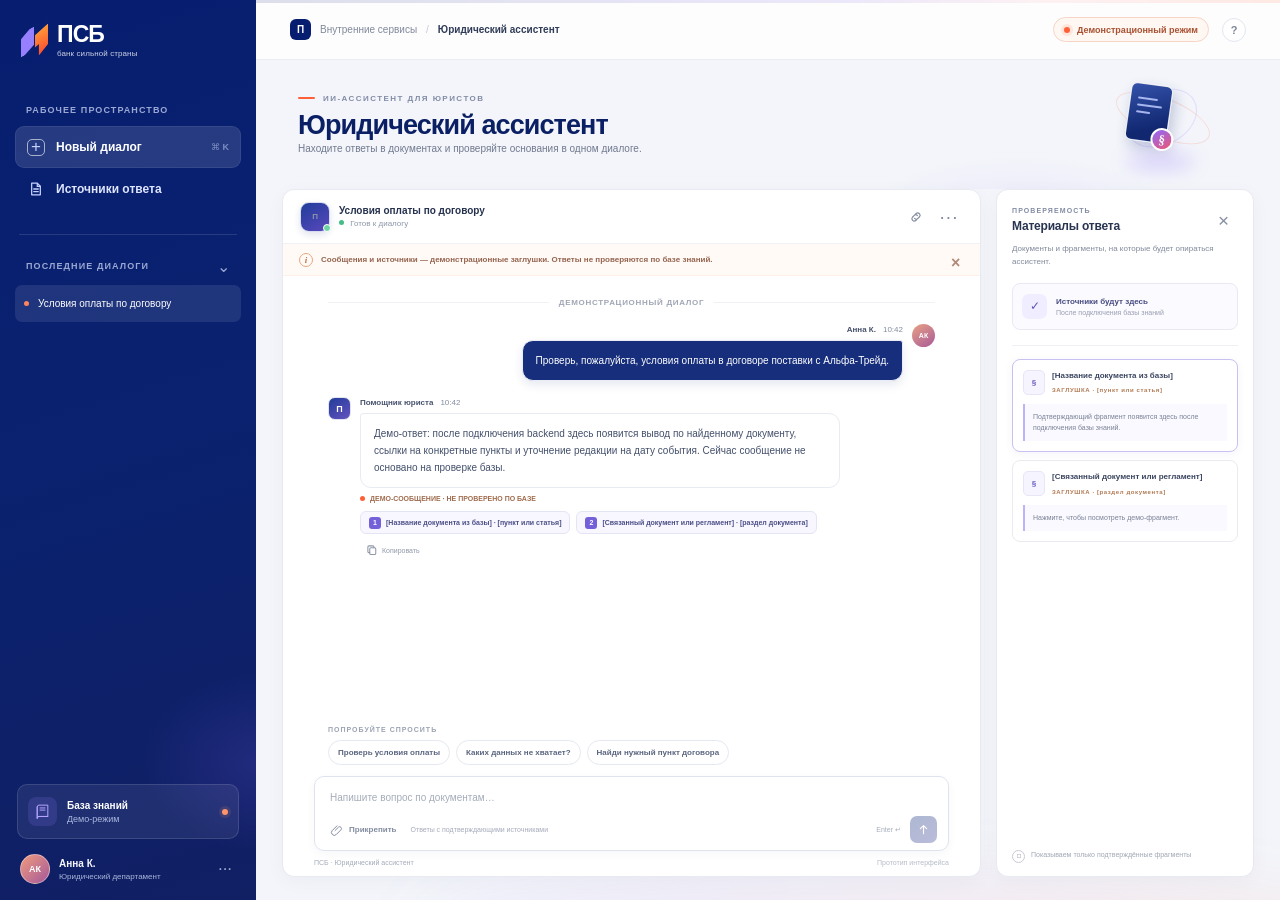
==== ml/index.html @ 22e69b29 "Initial commit: PSB AI assistant" ====
<!doctype html>
<html lang="ru">
  <head>
    <meta charset="utf-8" />
    <meta name="viewport" content="width=device-width, initial-scale=1" />
    <meta name="theme-color" content="#071e70" />
    <meta name="description" content="Демонстрационный интерфейс юридического ассистента ПСБ." />
    <title>Юридический ассистент — ПСБ</title>
    <link rel="stylesheet" href="styles.css" />
    <script src="app.js" defer></script>
  </head>
  <body>
    <div class="app-shell">
      <aside class="sidebar" aria-label="Основная навигация">
        <a class="brand" href="#" aria-label="ПСБ — на главную">
          <span class="brand-mark" aria-hidden="true"><i></i><b></b></span>
          <span class="brand-name">ПСБ<span>банк сильной страны</span></span>
        </a>

        <div class="sidebar-section-label">РАБОЧЕЕ ПРОСТРАНСТВО</div>
        <button class="side-action active" id="new-chat" type="button">
          <span class="side-icon plus-icon" aria-hidden="true">+</span>
          <span>Новый диалог</span>
          <span class="shortcut">⌘ K</span>
        </button>
        <button class="side-action" id="show-sources" type="button">
          <span class="side-icon" aria-hidden="true">
            <svg viewBox="0 0 20 20"><path d="M5.2 3.5h6.2l3.4 3.4v9.6H5.2z"/><path d="M11.4 3.7v3.5h3.3M7.5 10h5M7.5 12.8h5"/></svg>
          </span>
          <span>Источники ответа</span>
        </button>

        <div class="sidebar-divider"></div>
        <div class="sidebar-heading-row">
          <div class="sidebar-section-label">ПОСЛЕДНИЕ ДИАЛОГИ</div>
          <button class="tiny-icon-button" type="button" aria-label="Свернуть список">⌄</button>
        </div>
        <div class="history-list" id="history-list">
          <button class="history-item selected" type="button" data-history="current">
            <span class="history-dot"></span>
            <span class="history-title">Условия оплаты по договору</span>
            <span class="history-more" aria-hidden="true">···</span>
          </button>
        </div>

        <div class="sidebar-spacer"></div>
        <div class="knowledge-card">
          <div class="knowledge-icon" aria-hidden="true">
            <svg viewBox="0 0 24 24"><path d="M4.5 5.5A2.5 2.5 0 0 1 7 3h12.5v16H7a2.5 2.5 0 0 0-2.5 2.5z"/><path d="M4.5 5.5v16A2.5 2.5 0 0 1 7 19h12.5M8.5 7h7M8.5 10h7"/></svg>
          </div>
          <div class="knowledge-copy"><strong>База знаний</strong><span>Демо-режим</span></div>
          <span class="demo-dot" title="Интеграция не подключена"></span>
        </div>
        <div class="profile-row">
          <div class="avatar user-avatar">АК</div>
          <div class="profile-copy"><strong>Анна К.</strong><span>Юридический департамент</span></div>
          <button class="tiny-icon-button profile-menu" type="button" aria-label="Меню профиля">···</button>
        </div>
      </aside>

      <main class="main-area">
        <header class="topbar">
          <div class="topbar-context"><span class="context-mark">П</span><span>Внутренние сервисы</span><span class="crumb-separator">/</span><strong>Юридический ассистент</strong></div>
          <div class="topbar-right">
            <span class="demo-badge"><span class="demo-badge-dot"></span>Демонстрационный режим</span>
            <button class="help-button" type="button" aria-label="Справка">?</button>
          </div>
        </header>

        <div class="page-heading">
          <div>
            <div class="eyebrow"><span class="eyebrow-line"></span>ИИ-АССИСТЕНТ ДЛЯ ЮРИСТОВ</div>
            <h1>Юридический ассистент</h1>
            <p>Находите ответы в документах и проверяйте основания в одном диалоге.</p>
          </div>
          <div class="heading-stamp" aria-hidden="true">
            <span class="stamp-orbit orbit-one"></span><span class="stamp-orbit orbit-two"></span>
            <span class="stamp-document"><i></i><i></i><i></i><b>§</b></span>
            <span class="stamp-glow"></span>
          </div>
        </div>

        <section class="chat-layout" aria-label="Демонстрационный чат">
          <div class="chat-panel">
            <div class="chat-panel-header">
              <div class="chat-title-group">
                <div class="assistant-avatar" aria-hidden="true"><span>П</span><i></i></div>
                <div><strong>Помощник юриста</strong><span><span class="online-dot"></span> Готов к диалогу</span></div>
              </div>
              <div class="chat-header-actions">
                <button class="icon-button" id="copy-link" type="button" aria-label="Скопировать ссылку" title="Скопировать ссылку">
                  <svg viewBox="0 0 20 20"><path d="M8.2 11.8a3 3 0 0 0 4.2 0l2.1-2.1a3 3 0 0 0-4.2-4.2l-1.2 1.2"/><path d="M11.8 8.2a3 3 0 0 0-4.2 0l-2.1 2.1a3 3 0 0 0 4.2 4.2l1.2-1.2"/></svg>
                </button>
                <button class="icon-button" id="chat-menu" type="button" aria-label="Дополнительные действия" title="Дополнительные действия">···</button>
              </div>
            </div>

            <div class="demo-notice"><span class="notice-icon">i</span><span>Сообщения и источники — демонстрационные заглушки. Ответы не проверяются по базе знаний.</span><button id="dismiss-notice" type="button" aria-label="Скрыть уведомление">×</button></div>

            <div class="messages" id="messages" aria-live="polite"></div>

            <div class="suggestions" id="suggestions">
              <span class="suggestions-label">ПОПРОБУЙТЕ СПРОСИТЬ</span>
              <div class="suggestion-list">
                <button type="button" class="suggestion-chip">Проверь условия оплаты</button>
                <button type="button" class="suggestion-chip">Каких данных не хватает?</button>
                <button type="button" class="suggestion-chip">Найди нужный пункт договора</button>
              </div>
            </div>

            <form class="composer" id="composer">
              <label class="sr-only" for="message-input">Сообщение юридическому ассистенту</label>
              <textarea id="message-input" rows="1" placeholder="Напишите вопрос по документам…" maxlength="3000"></textarea>
              <div class="composer-bottom">
                <div class="composer-tools">
                  <button class="composer-tool" type="button" id="attach-button" title="Прикрепить документ (демо)">
                    <svg viewBox="0 0 20 20"><path d="m7.2 10.8 4.7-4.7a2.6 2.6 0 0 1 3.7 3.7L9 16.4a4 4 0 0 1-5.7-5.7l6.6-6.6"/></svg><span>Прикрепить</span>
                  </button>
                  <span class="composer-hint">Ответы с подтверждающими источниками</span>
                </div>
                <div class="send-group"><span class="enter-hint">Enter ↵</span><button class="send-button" id="send-button" type="submit" aria-label="Отправить сообщение" disabled>
                  <svg viewBox="0 0 20 20"><path d="M10 15.5V4.7M5.8 8.9 10 4.7l4.2 4.2"/></svg>
                </button></div>
              </div>
            </form>
            <div class="chat-footnote">ПСБ · Юридический ассистент <span>Прототип интерфейса</span></div>
          </div>

          <aside class="evidence-panel" id="evidence-panel" aria-label="Материалы ответа">
            <div class="evidence-heading">
              <div><div class="eyebrow small-eyebrow">ПРОВЕРЯЕМОСТЬ</div><h2>Материалы ответа</h2></div>
              <button class="icon-button evidence-close" id="close-evidence" type="button" aria-label="Свернуть материалы">×</button>
            </div>
            <p class="evidence-description">Документы и фрагменты, на которые будет опираться ассистент.</p>
            <div class="evidence-status"><span class="status-shield" aria-hidden="true">✓</span><span><strong>Источники будут здесь</strong><small>После подключения базы знаний</small></span></div>
            <div class="evidence-divider"></div>
            <div class="source-list" id="source-list"></div>
            <div class="evidence-footer"><span class="footer-lock" aria-hidden="true">⌑</span><span>Показываем только подтверждённые фрагменты</span></div>
          </aside>
        </section>
        <div class="bottom-ribbon" aria-hidden="true"></div>
      </main>
    </div>

    <div class="toast" id="toast" role="status" aria-live="polite"></div>
  </body>
</html>
---- ml/styles.css ----
:root {
  color-scheme: light;
  --navy: #071e70;
  --navy-deep: #06185c;
  --navy-mid: #193889;
  --orange: #ff6038;
  --violet: #8c68ff;
  --ink: #1d2742;
  --muted: #788198;
  --line: #e8ebf2;
  --canvas: #f3f5fa;
  --white: #fff;
  font-family: Inter, -apple-system, BlinkMacSystemFont, 'Segoe UI', sans-serif;
  font-synthesis: none;
  text-rendering: optimizeLegibility;
}

* { box-sizing: border-box; }
html, body { width: 100%; min-width: 320px; height: 100%; margin: 0; }
body { overflow: hidden; background: var(--canvas); color: var(--ink); font-size: 13px; }
button, textarea { color: inherit; font: inherit; }
button { cursor: pointer; }
button:focus-visible, textarea:focus-visible, a:focus-visible { outline: 3px solid rgba(140, 104, 255, .4); outline-offset: 2px; }

.app-shell { display: grid; grid-template-columns: 256px minmax(0, 1fr); width: 100%; height: 100%; }
.sidebar {
  position: relative; z-index: 2; display: flex; flex-direction: column; min-width: 0; padding: 23px 15px 14px;
  overflow: hidden; color: #f7f8ff; background: linear-gradient(163deg, #071e70 0%, #0a226f 50%, #111f63 100%);
}
.sidebar::before { position: absolute; right: -130px; bottom: 45px; width: 250px; height: 185px; border-radius: 50%; background: radial-gradient(ellipse, rgba(123, 93, 236, .18), transparent 68%); content: ''; pointer-events: none; }
.brand { display: flex; align-items: center; gap: 9px; width: fit-content; margin: 0 0 47px 5px; color: #fff; text-decoration: none; }
.brand-mark { position: relative; display: block; width: 28px; height: 30px; }
.brand-mark i, .brand-mark b { position: absolute; display: block; width: 13px; height: 24px; transform: skewY(-28deg); }
.brand-mark i { left: 1px; top: 4px; background: #9680ff; clip-path: polygon(0 24%, 70% 0, 100% 0, 100% 76%, 25% 100%, 0 100%); }
.brand-mark b { right: 0; top: 1px; height: 27px; background: linear-gradient(180deg, #ff9b39, #ff4d2f); clip-path: polygon(0 18%, 100% 0, 100% 76%, 30% 100%, 30% 58%, 0 63%); }
.brand-name { display: flex; flex-direction: column; font-size: 23px; font-weight: 800; letter-spacing: -.9px; line-height: 1; }
.brand-name span { margin-top: 4px; font-size: 8px; font-weight: 500; letter-spacing: .1px; opacity: .8; }
.sidebar-section-label { color: #9ba8d3; font-size: 9px; font-weight: 800; letter-spacing: 1.1px; white-space: nowrap; }
.sidebar > .sidebar-section-label { margin: 0 0 11px 11px; }
.side-action { display: flex; align-items: center; gap: 11px; width: 100%; min-height: 42px; padding: 0 11px; border: 1px solid transparent; border-radius: 9px; color: #dfe5ff; background: transparent; text-align: left; font-size: 12px; font-weight: 600; transition: background .18s ease, border .18s ease; }
.side-action:hover { background: rgba(255,255,255,.08); }
.side-action.active { color: #fff; background: rgba(255,255,255,.12); border-color: rgba(255,255,255,.07); }
.side-icon { display: grid; flex: 0 0 18px; width: 18px; height: 18px; place-items: center; color: #c6d1ff; }
.side-icon svg, .knowledge-icon svg { width: 18px; height: 18px; fill: none; stroke: currentColor; stroke-linecap: round; stroke-linejoin: round; stroke-width: 1.4; }
.plus-icon { width: 17px; height: 17px; border: 1px solid rgba(255,255,255,.6); border-radius: 5px; font-size: 17px; font-weight: 400; line-height: 14px; }
.shortcut { margin-left: auto; color: #9faedc; font-size: 9px; font-weight: 600; opacity: .72; }
.sidebar-divider { height: 1px; margin: 24px 4px 20px; background: rgba(255,255,255,.12); }
.sidebar-heading-row { display: flex; align-items: center; justify-content: space-between; padding: 0 7px 8px 11px; }
.tiny-icon-button { display: grid; width: 22px; height: 22px; padding: 0; border: 0; border-radius: 6px; color: #9ca9d4; background: transparent; place-items: center; font-size: 16px; }
.tiny-icon-button:hover { background: rgba(255,255,255,.1); color: #fff; }
.history-list { display: flex; flex-direction: column; gap: 4px; }
.history-item { display: flex; align-items: center; gap: 9px; width: 100%; min-width: 0; height: 37px; padding: 0 9px; border: 0; border-radius: 7px; color: #c4cde9; background: transparent; text-align: left; }
.history-item:hover, .history-item.selected { color: #fff; background: rgba(255,255,255,.09); }
.history-dot { flex: 0 0 5px; width: 5px; height: 5px; border-radius: 50%; background: #ff845e; }
.history-title { overflow: hidden; flex: 1; font-size: 10px; text-overflow: ellipsis; white-space: nowrap; }
.history-more { padding: 0 1px 5px; font-size: 17px; letter-spacing: 1px; opacity: 0; }
.history-item:hover .history-more { opacity: .75; }
.sidebar-spacer { flex: 1; min-height: 24px; }
.knowledge-card { position: relative; display: flex; align-items: center; gap: 10px; min-height: 55px; margin: 0 2px 15px; padding: 10px; border: 1px solid rgba(255,255,255,.12); border-radius: 10px; background: rgba(255,255,255,.07); }
.knowledge-icon { display: grid; width: 29px; height: 29px; flex: 0 0 29px; color: #b5a5ff; background: rgba(151,125,255,.16); border-radius: 8px; place-items: center; }
.knowledge-icon svg { width: 17px; height: 17px; }
.knowledge-copy, .profile-copy { display: flex; min-width: 0; flex-direction: column; gap: 3px; }
.knowledge-copy strong { color: #fff; font-size: 10px; font-weight: 700; }
.knowledge-copy span { color: #abb8df; font-size: 9px; }
.demo-dot { width: 6px; height: 6px; margin-left: auto; border-radius: 50%; background: #ff946b; box-shadow: 0 0 0 3px rgba(255,148,107,.12); }
.profile-row { z-index: 1; display: flex; align-items: center; gap: 9px; padding: 0 5px 2px; }
.avatar { display: grid; width: 30px; height: 30px; flex: 0 0 30px; border-radius: 50%; place-items: center; }
.user-avatar { border: 1px solid rgba(255,255,255,.4); color: #fff; background: linear-gradient(135deg, #f09b7c, #a4589b); font-size: 9px; font-weight: 800; }
.profile-copy { flex: 1; }
.profile-copy strong { color: #f6f7ff; font-size: 10px; font-weight: 700; }
.profile-copy span { overflow: hidden; color: #aab6dc; font-size: 8px; text-overflow: ellipsis; white-space: nowrap; }
.profile-menu { font-size: 17px; }

.main-area { position: relative; display: flex; min-width: 0; height: 100%; flex-direction: column; overflow: hidden; background: var(--canvas); }
.main-area::before { position: absolute; z-index: 0; top: 0; right: 0; left: 0; height: 3px; background: linear-gradient(90deg, var(--navy) 0%, #7659dd 58%, #f2a0a9 77%, var(--orange) 100%); content: ''; }
.topbar { z-index: 1; display: flex; align-items: center; justify-content: space-between; height: 60px; min-height: 60px; padding: 0 34px; border-bottom: 1px solid #e9ecf2; background: rgba(255,255,255,.86); }
.topbar-context, .topbar-right { display: flex; align-items: center; }
.topbar-context { gap: 9px; color: #81899a; font-size: 10px; font-weight: 500; }
.topbar-context strong { color: #303c57; font-weight: 700; }
.context-mark { display: grid; width: 21px; height: 21px; border-radius: 6px; color: #fff; background: var(--navy); place-items: center; font-size: 10px; font-weight: 800; }
.crumb-separator { color: #c4c9d4; }
.topbar-right { gap: 13px; }
.demo-badge { display: flex; align-items: center; gap: 7px; height: 25px; padding: 0 10px; border: 1px solid #f6d5c7; border-radius: 20px; color: #a85132; background: #fff7f2; font-size: 9px; font-weight: 700; }
.demo-badge-dot { width: 6px; height: 6px; border-radius: 50%; background: var(--orange); box-shadow: 0 0 0 3px rgba(255,96,56,.12); }
.help-button { display: grid; width: 24px; height: 24px; border: 1px solid #e2e6ef; border-radius: 50%; color: #7d869a; background: #fff; place-items: center; font-size: 11px; font-weight: 700; }
.page-heading { position: relative; display: flex; align-items: center; justify-content: space-between; min-height: 125px; padding: 16px 40px 17px 42px; overflow: hidden; }
.page-heading::after { position: absolute; right: 100px; bottom: -85px; width: 320px; height: 120px; border-radius: 50%; background: radial-gradient(ellipse, rgba(151,120,255,.1), transparent 69%); content: ''; pointer-events: none; }
.eyebrow { display: flex; align-items: center; gap: 8px; color: #828ca5; font-size: 8px; font-weight: 800; letter-spacing: 1.45px; }
.eyebrow-line { width: 17px; height: 2px; border-radius: 2px; background: var(--orange); }
h1 { margin: 7px 0 2px; color: #0b1f64; font-size: 27px; font-weight: 800; letter-spacing: -.9px; line-height: 1.18; }
.page-heading p { margin: 0; color: #70798e; font-size: 10px; font-weight: 500; }
.heading-stamp { position: relative; width: 140px; height: 96px; margin-right: 25px; }
.stamp-orbit { position: absolute; top: 15px; right: 16px; width: 75px; height: 54px; border: 1px solid rgba(137,111,255,.18); border-radius: 50%; transform: rotate(-27deg); }
.orbit-two { top: 22px; right: 2px; width: 100px; height: 40px; border-color: rgba(255,111,76,.19); transform: rotate(22deg); }
.stamp-document { position: absolute; top: 8px; right: 45px; z-index: 1; display: flex; width: 42px; height: 58px; flex-direction: column; gap: 5px; padding: 13px 7px 7px; border: 1px solid rgba(255,255,255,.9); border-radius: 6px; background: linear-gradient(160deg, #3452aa, #112871 74%); box-shadow: 4px 6px 14px rgba(27,42,115,.23); transform: rotate(8deg); }
.stamp-document i { display: block; width: 20px; height: 2px; border-radius: 3px; background: #becaff; opacity: .86; }
.stamp-document i:nth-child(2) { width: 25px; }.stamp-document i:nth-child(3) { width: 14px; }
.stamp-document b { position: absolute; right: -8px; bottom: -8px; display: grid; width: 23px; height: 23px; border: 2px solid #fff; border-radius: 50%; color: #fff; background: linear-gradient(140deg, #8b69ff, #ef5672); place-items: center; font-family: Georgia, serif; font-size: 13px; }
.stamp-glow { position: absolute; right: 21px; bottom: 2px; width: 68px; height: 17px; border-radius: 50%; background: rgba(130,94,255,.24); filter: blur(9px); }

.chat-layout { position: relative; z-index: 1; display: grid; flex: 1; min-height: 0; grid-template-columns: minmax(0, 1fr) 258px; gap: 15px; padding: 0 26px 23px; }
.chat-layout.no-evidence { grid-template-columns: minmax(0, 1fr); }
.chat-panel, .evidence-panel { min-width: 0; min-height: 0; border: 1px solid #e7eaf1; border-radius: 12px; background: var(--white); box-shadow: 0 5px 20px rgba(23,37,87,.035); }
.chat-panel { display: flex; flex-direction: column; overflow: hidden; }
.chat-panel-header { display: flex; align-items: center; justify-content: space-between; min-height: 54px; padding: 0 17px; border-bottom: 1px solid #f0f1f5; }
.chat-title-group { display: flex; align-items: center; gap: 9px; }
.assistant-avatar { position: relative; display: grid; width: 30px; height: 30px; border: 1px solid #d8dcf0; border-radius: 9px; color: #fff; background: linear-gradient(145deg, #203d9b, #5a48bc); place-items: center; font-size: 14px; font-weight: 800; box-shadow: 0 3px 7px rgba(24,47,121,.13); }
.assistant-avatar i { position: absolute; right: -2px; bottom: -1px; width: 8px; height: 8px; border: 1px solid #fff; border-radius: 50%; background: #6ed2a2; }
.chat-title-group > div:last-child { display: flex; flex-direction: column; gap: 3px; }
.chat-title-group strong { color: #25314d; font-size: 10px; font-weight: 800; }
.chat-title-group span { color: #8d95a8; font-size: 8px; }
.online-dot { display: inline-block; width: 5px; height: 5px; margin: 0 4px 1px 0; border-radius: 50%; background: #43bd85; }
.chat-header-actions { display: flex; align-items: center; gap: 5px; }
.icon-button { display: grid; width: 28px; height: 28px; padding: 0; border: 0; border-radius: 7px; color: #858da0; background: transparent; place-items: center; font-size: 19px; letter-spacing: 1px; }
.icon-button:hover { color: var(--navy); background: #f1f3f9; }
.icon-button svg { width: 16px; height: 16px; fill: none; stroke: currentColor; stroke-linecap: round; stroke-linejoin: round; stroke-width: 1.5; }
.demo-notice { display: flex; align-items: center; gap: 8px; min-height: 32px; padding: 5px 16px; border-bottom: 1px solid #fff0e7; color: #95634e; background: #fffaf6; font-size: 8px; font-weight: 600; line-height: 1.45; }
.notice-icon { display: grid; width: 14px; height: 14px; flex: 0 0 14px; border: 1px solid #e6a884; border-radius: 50%; color: #bd714a; place-items: center; font-family: Georgia, serif; font-size: 9px; font-style: italic; font-weight: 700; }
.demo-notice button { width: 19px; height: 19px; margin-left: auto; border: 0; color: #b28976; background: transparent; font-size: 16px; }
.messages { display: flex; flex: 1; min-height: 0; flex-direction: column; gap: 16px; padding: 22px clamp(18px, 4vw, 45px) 18px; overflow: auto; scrollbar-color: #d8dce8 transparent; scrollbar-width: thin; }
.day-divider { display: flex; align-items: center; gap: 10px; margin: 0 0 1px; color: #a0a6b5; font-size: 8px; font-weight: 700; letter-spacing: .7px; text-transform: uppercase; }
.day-divider::before, .day-divider::after { height: 1px; flex: 1; background: #f0f1f5; content: ''; }
.message-row { display: flex; align-items: flex-start; gap: 9px; animation: appear .2s ease-out; }
.message-row.user { justify-content: flex-end; }
.message-avatar { display: grid; width: 23px; height: 23px; flex: 0 0 23px; border: 1px solid #e1e4ef; border-radius: 7px; color: #fff; background: linear-gradient(145deg, #213c99, #6553c0); place-items: center; font-size: 9px; font-weight: 800; }
.message-avatar.user-small { border: 0; border-radius: 50%; background: linear-gradient(145deg, #e8a183, #a95a99); font-size: 7px; }
.message-content { min-width: 0; max-width: min(79%, 630px); }
.message-meta { display: flex; align-items: center; gap: 7px; margin: 1px 0 6px; color: #828b9e; font-size: 8px; }
.message-meta strong { color: #45506b; font-size: 8px; font-weight: 800; }
.message-row.user .message-meta { justify-content: flex-end; }
.message-bubble { padding: 11px 13px; border: 1px solid #e9ebf2; border-radius: 3px 11px 11px 11px; color: #44506b; background: #fff; font-size: 10px; font-weight: 500; line-height: 1.7; white-space: pre-wrap; overflow-wrap: anywhere; }
.message-row.user .message-bubble { border-color: #e9ebf5; border-radius: 11px 3px 11px 11px; color: #fff; background: #162e7b; box-shadow: 0 4px 10px rgba(18,42,120,.1); }
.message-note { display: flex; align-items: center; gap: 5px; margin-top: 7px; color: #a06c4e; font-size: 7px; font-weight: 700; }
.message-note::before { width: 5px; height: 5px; border-radius: 50%; background: var(--orange); content: ''; }
.message-sources { display: flex; flex-wrap: wrap; gap: 6px; margin-top: 9px; }
.message-source { display: inline-flex; align-items: center; gap: 5px; min-height: 23px; padding: 3px 8px; border: 1px solid #e3e5f5; border-radius: 6px; color: #4a4d86; background: #f8f7ff; text-align: left; font-size: 7px; font-weight: 700; transition: border-color .15s, background .15s; }
.message-source:hover { border-color: #bdb4f7; background: #f1efff; }
.source-glyph { display: grid; width: 12px; height: 12px; border-radius: 3px; color: #fff; background: #7461d9; place-items: center; font-size: 7px; }
.message-actions { display: flex; gap: 5px; margin-top: 7px; }
.message-action { display: inline-flex; align-items: center; gap: 4px; padding: 3px 6px; border: 0; border-radius: 5px; color: #8f97a8; background: transparent; font-size: 7px; }
.message-action:hover { color: #344984; background: #f4f5f9; }
.message-action svg { width: 12px; height: 12px; fill: none; stroke: currentColor; stroke-linecap: round; stroke-linejoin: round; stroke-width: 1.4; }
.typing-row .message-bubble { display: flex; align-items: center; gap: 4px; min-height: 35px; padding: 10px 13px; }
.typing-dot { width: 4px; height: 4px; border-radius: 50%; background: #8590aa; animation: bounce 1s infinite ease-in-out; }
.typing-dot:nth-child(2) { animation-delay: .15s; }.typing-dot:nth-child(3) { animation-delay: .3s; }
.suggestions { padding: 0 clamp(18px, 4vw, 45px) 11px; }
.suggestions-label { display: block; margin-bottom: 7px; color: #9ba2b2; font-size: 7px; font-weight: 800; letter-spacing: 1px; }
.suggestion-list { display: flex; flex-wrap: wrap; gap: 6px; }
.suggestion-chip { min-height: 25px; padding: 4px 9px; border: 1px solid #e5e8f0; border-radius: 16px; color: #59647f; background: #fff; font-size: 8px; font-weight: 600; transition: border .15s, background .15s, color .15s; }
.suggestion-chip:hover { border-color: #c8c5f0; color: #333584; background: #faf9ff; }
.composer { margin: 0 clamp(12px, 3vw, 31px); padding: 9px 11px 7px 13px; border: 1px solid #dfe3ed; border-radius: 10px; background: #fff; box-shadow: 0 3px 10px rgba(26,41,91,.04); transition: border .18s, box-shadow .18s; }
.composer:focus-within { border-color: #a9a6e9; box-shadow: 0 0 0 3px rgba(115,100,212,.07); }
.composer textarea { display: block; width: 100%; min-height: 30px; max-height: 104px; padding: 4px 2px 6px; resize: none; border: 0; outline: 0; color: #35415e; background: transparent; font-size: 10px; line-height: 1.55; }
.composer textarea::placeholder { color: #a5acba; }
.composer textarea:focus-visible { outline: 0; }
.composer-bottom, .composer-tools, .send-group { display: flex; align-items: center; }
.composer-bottom { justify-content: space-between; min-height: 25px; }
.composer-tools { gap: 12px; }
.composer-tool { display: flex; align-items: center; gap: 5px; padding: 4px 2px; border: 0; color: #828ba0; background: transparent; font-size: 8px; font-weight: 600; }
.composer-tool:hover { color: #45448d; }
.composer-tool svg { width: 14px; height: 14px; fill: none; stroke: currentColor; stroke-linecap: round; stroke-linejoin: round; stroke-width: 1.4; }
.composer-hint { color: #a5aaba; font-size: 7px; }
.send-group { gap: 9px; }
.enter-hint { color: #a6adbb; font-size: 7px; }
.send-button { display: grid; width: 27px; height: 27px; padding: 0; border: 0; border-radius: 7px; color: #fff; background: linear-gradient(145deg, #183582, #3b4096); place-items: center; transition: opacity .15s, transform .15s; }
.send-button:disabled { cursor: not-allowed; opacity: .35; }
.send-button:not(:disabled):hover { transform: translateY(-1px); box-shadow: 0 4px 9px rgba(27,48,134,.2); }
.send-button svg { width: 15px; height: 15px; fill: none; stroke: currentColor; stroke-linecap: round; stroke-linejoin: round; stroke-width: 1.5; }
.chat-footnote { display: flex; justify-content: space-between; padding: 8px clamp(15px, 3vw, 31px) 10px; color: #a4aaba; font-size: 7px; }
.chat-footnote span { color: #b6bbc7; }

.evidence-panel { display: flex; flex-direction: column; padding: 17px 15px 13px; overflow: auto; }
.evidence-heading { display: flex; align-items: flex-start; justify-content: space-between; }
.small-eyebrow { font-size: 7px; letter-spacing: 1.1px; }
.evidence-heading h2 { margin: 5px 0 0; color: #293451; font-size: 12px; font-weight: 800; letter-spacing: -.2px; }
.evidence-close { display: grid; }
.evidence-panel.collapsed { display: none; }
.evidence-description { margin: 8px 0 14px; color: #81899b; font-size: 8px; line-height: 1.6; }
.evidence-status { display: flex; align-items: center; gap: 9px; padding: 10px 9px; border: 1px solid #e8e9f4; border-radius: 8px; background: #fafaff; }
.status-shield { display: grid; width: 25px; height: 25px; flex: 0 0 25px; border-radius: 7px; color: #5d54bd; background: #efedff; place-items: center; font-size: 12px; font-weight: 800; }
.evidence-status > span:last-child { display: flex; flex-direction: column; gap: 3px; }
.evidence-status strong { color: #484c80; font-size: 8px; font-weight: 800; }
.evidence-status small { color: #999db0; font-size: 7px; }
.evidence-divider { height: 1px; margin: 15px 0 13px; background: #eff0f5; }
.source-list { display: flex; flex-direction: column; gap: 8px; }
.source-card { padding: 10px; border: 1px solid #e9ebf1; border-radius: 8px; background: #fff; transition: border .15s, box-shadow .15s; }
.source-card.selected { border-color: #c7c2f2; box-shadow: 0 2px 9px rgba(77,65,160,.06); }
.source-card-head { display: flex; align-items: flex-start; gap: 7px; }
.source-file-icon { display: grid; width: 22px; height: 25px; flex: 0 0 22px; border: 1px solid #e7e5f7; border-radius: 5px; color: #6459bf; background: #f6f4ff; place-items: center; font-size: 8px; font-weight: 800; }
.source-card-title { flex: 1; color: #38435e; font-size: 8px; font-weight: 800; line-height: 1.45; }
.source-tag { margin-top: 5px; color: #b17851; font-size: 6px; font-weight: 800; letter-spacing: .6px; }
.source-excerpt { margin: 9px 0 0; padding: 7px 8px; border-left: 2px solid #bdb4f6; color: #7a8195; background: #faf9ff; font-size: 7px; line-height: 1.65; }
.source-empty { padding: 12px 10px; border: 1px dashed #e1e4ec; border-radius: 8px; color: #9199ab; background: #fcfcfe; font-size: 8px; line-height: 1.65; }
.source-empty strong { display: block; margin-bottom: 4px; color: #68728a; font-size: 8px; }
.evidence-footer { display: flex; align-items: flex-start; gap: 6px; margin-top: auto; padding-top: 16px; color: #a0a6b4; font-size: 7px; line-height: 1.5; }
.footer-lock { display: grid; width: 13px; height: 13px; flex: 0 0 13px; border: 1px solid #c5cad6; border-radius: 50%; place-items: center; font-size: 8px; }
.bottom-ribbon { position: absolute; z-index: 0; right: -8%; bottom: -96px; left: 16%; height: 112px; border-radius: 50%; background: linear-gradient(90deg, rgba(155,124,255,.12), rgba(245,143,168,.12) 63%, rgba(255,118,73,.13)); filter: blur(34px); pointer-events: none; }
.toast { position: fixed; z-index: 10; right: 20px; bottom: 20px; max-width: min(360px, calc(100vw - 40px)); padding: 10px 14px; border: 1px solid rgba(255,255,255,.12); border-radius: 8px; color: #fff; background: #172962; box-shadow: 0 9px 24px rgba(7,30,112,.2); font-size: 10px; opacity: 0; pointer-events: none; transform: translateY(8px); transition: opacity .2s, transform .2s; }
.toast.visible { opacity: 1; transform: translateY(0); }
.sr-only { position: absolute; width: 1px; height: 1px; padding: 0; overflow: hidden; clip: rect(0,0,0,0); white-space: nowrap; clip-path: inset(50%); }

@keyframes appear { from { opacity: 0; transform: translateY(5px); } to { opacity: 1; transform: translateY(0); } }
@keyframes bounce { 0%, 80%, 100% { transform: translateY(0); opacity: .55; } 40% { transform: translateY(-3px); opacity: 1; } }

@media (min-width: 1600px) {
  .app-shell { grid-template-columns: 278px minmax(0, 1fr); }
  .chat-layout { grid-template-columns: minmax(0, 1fr) 286px; gap: 18px; padding-right: 34px; padding-left: 34px; }
  .topbar { padding-right: 42px; padding-left: 42px; }
  .page-heading { min-height: 138px; padding-left: 50px; }
  h1 { font-size: 30px; }
  .messages { padding-right: clamp(28px, 5vw, 64px); padding-left: clamp(28px, 5vw, 64px); }
}

@media (max-width: 1100px) {
  .app-shell { grid-template-columns: 218px minmax(0, 1fr); }
  .sidebar { padding-right: 12px; padding-left: 12px; }
  .chat-layout { grid-template-columns: minmax(0, 1fr) 230px; gap: 11px; padding-right: 16px; padding-left: 16px; }
  .topbar { padding-right: 22px; padding-left: 22px; }
  .page-heading { padding-right: 24px; padding-left: 28px; }
  .heading-stamp { margin-right: 0; }
  .composer-hint { display: none; }
}

@media (max-width: 840px) {
  .app-shell { grid-template-columns: 66px minmax(0, 1fr); }
  .sidebar { align-items: center; padding: 18px 9px 12px; }
  .brand { margin: 0 0 38px; }
  .brand-name, .sidebar-section-label, .side-action > span:not(.side-icon), .shortcut, .sidebar-divider, .sidebar-heading-row, .history-list, .knowledge-copy, .demo-dot, .profile-copy, .profile-menu { display: none; }
  .side-action { justify-content: center; width: 43px; height: 43px; min-height: 43px; margin-bottom: 6px; padding: 0; }
  .side-icon { flex-basis: 19px; }
  .sidebar-spacer { min-height: 15px; }
  .knowledge-card { width: 43px; min-height: 43px; justify-content: center; margin: 0 0 13px; padding: 0; }
  .profile-row { padding: 0; }
  .topbar { height: 55px; min-height: 55px; padding: 0 17px; }
  .chat-layout { grid-template-columns: minmax(0, 1fr); padding-bottom: 14px; }
  .evidence-panel { display: none; }
  .evidence-panel.mobile-open:not(.collapsed) { position: absolute; z-index: 5; top: 12px; right: 12px; bottom: 24px; display: flex; width: min(280px, calc(100% - 24px)); box-shadow: 0 12px 36px rgba(12,28,82,.2); }
  .page-heading { min-height: 112px; }
  .heading-stamp { margin-right: 6px; transform: scale(.87); transform-origin: center right; }
}

@media (max-width: 580px) {
  body { overflow: auto; }
  .app-shell { min-height: 100%; height: 100dvh; grid-template-columns: 1fr; grid-template-rows: 46px minmax(0, 1fr); }
  .sidebar { position: relative; z-index: 3; display: flex; height: 46px; min-height: 46px; flex-direction: row; justify-content: space-between; padding: 0 13px; }
  .brand { margin: 0; }
  .brand-mark { width: 23px; height: 25px; transform: scale(.83); transform-origin: left center; }
  .brand-name { display: flex; font-size: 19px; }
  .brand-name span { display: none; }
  .sidebar > .sidebar-section-label, .sidebar-divider, .sidebar-heading-row, .history-list, .sidebar-spacer, .knowledge-card, .profile-row { display: none; }
  .side-action { display: none; }
  .sidebar::after { margin-left: auto; color: #bac6ee; content: 'ПСБ · Юридический ассистент'; font-size: 9px; font-weight: 600; }
  .main-area { min-height: 0; }
  .topbar { height: 44px; min-height: 44px; padding: 0 13px; }
  .topbar-context { gap: 6px; font-size: 8px; }
  .context-mark { width: 18px; height: 18px; font-size: 9px; }
  .topbar-context > span:nth-child(2), .crumb-separator { display: none; }
  .demo-badge { height: 22px; padding: 0 7px; font-size: 7px; }
  .topbar-right { gap: 7px; }
  .help-button { width: 21px; height: 21px; }
  .page-heading { min-height: 99px; padding: 13px 16px 12px; }
  .page-heading .eyebrow { font-size: 7px; }
  h1 { margin-top: 6px; font-size: 20px; }
  .page-heading p { max-width: 275px; font-size: 8px; }
  .heading-stamp { position: absolute; right: 1px; bottom: 3px; opacity: .55; transform: scale(.65); }
  .chat-layout { display: flex; padding: 0 8px 9px; }
  .chat-panel { flex: 1; }
  .chat-panel-header { min-height: 48px; padding: 0 11px; }
  .demo-notice { padding: 5px 10px; font-size: 7px; }
  .messages { gap: 13px; padding: 16px 11px 12px; }
  .message-content { max-width: 88%; }
  .message-bubble { padding: 9px 10px; font-size: 9px; }
  .suggestions { padding: 0 11px 9px; }
  .suggestion-list { gap: 5px; }
  .suggestion-chip { padding: 4px 7px; font-size: 7px; }
  .composer { margin: 0 8px; padding: 7px 8px 6px 10px; }
  .composer textarea { font-size: 9px; }
  .composer-tool span, .enter-hint { display: none; }
  .composer-tools { gap: 4px; }
  .chat-footnote { padding: 7px 10px 8px; font-size: 6px; }
}

@media (prefers-reduced-motion: reduce) {
  *, *::before, *::after { scroll-behavior: auto !important; animation-duration: .01ms !important; animation-iteration-count: 1 !important; transition-duration: .01ms !important; }
}
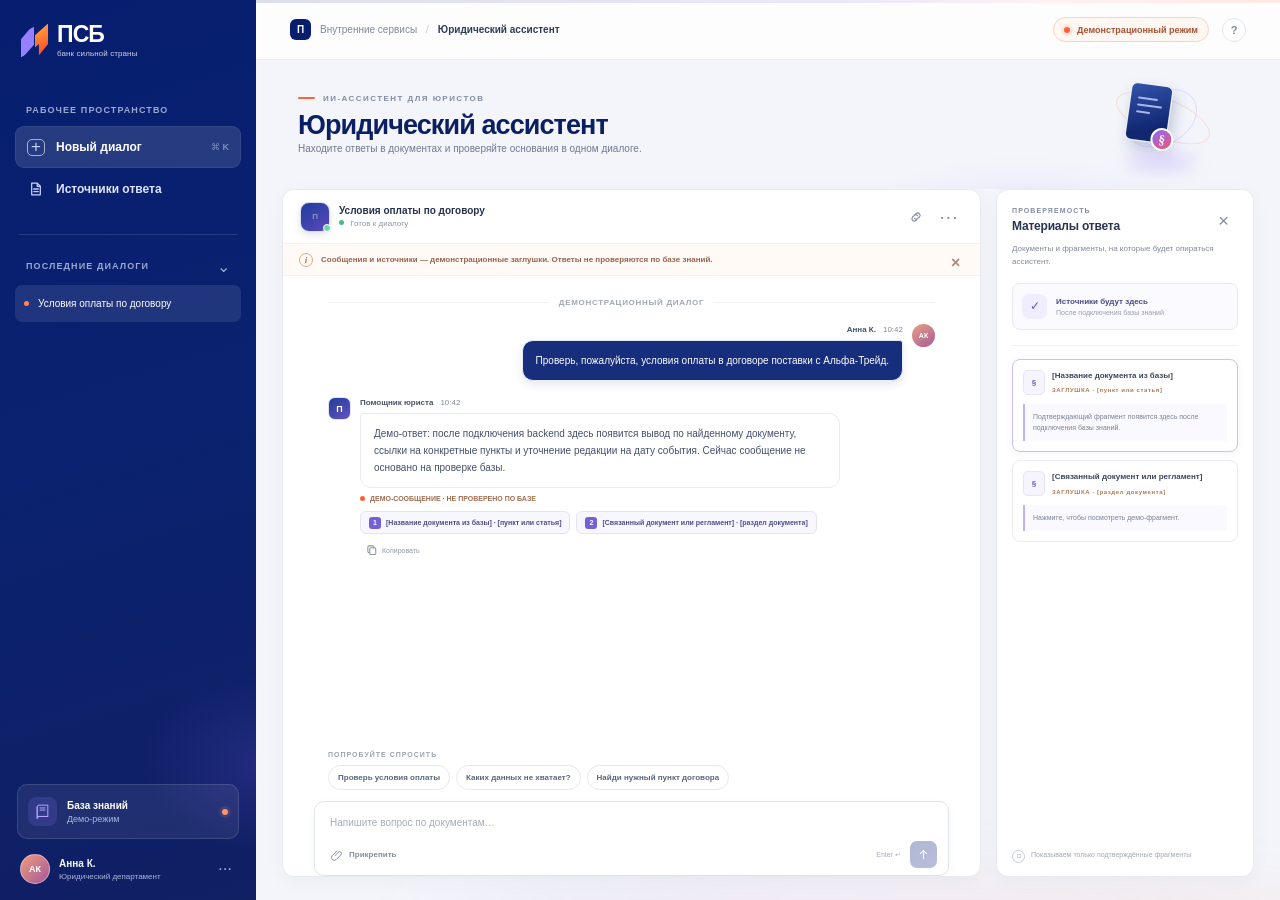
==== commit 03c0418c: "fix" ====
--- a/ml/index.html
+++ b/ml/index.html
@@ -116,14 +116,12 @@
                   <button class="composer-tool" type="button" id="attach-button" title="Прикрепить документ (демо)">
                     <svg viewBox="0 0 20 20"><path d="m7.2 10.8 4.7-4.7a2.6 2.6 0 0 1 3.7 3.7L9 16.4a4 4 0 0 1-5.7-5.7l6.6-6.6"/></svg><span>Прикрепить</span>
                   </button>
-                  <span class="composer-hint">Ответы с подтверждающими источниками</span>
                 </div>
                 <div class="send-group"><span class="enter-hint">Enter ↵</span><button class="send-button" id="send-button" type="submit" aria-label="Отправить сообщение" disabled>
                   <svg viewBox="0 0 20 20"><path d="M10 15.5V4.7M5.8 8.9 10 4.7l4.2 4.2"/></svg>
                 </button></div>
               </div>
             </form>
-            <div class="chat-footnote">ПСБ · Юридический ассистент <span>Прототип интерфейса</span></div>
           </div>
 
           <aside class="evidence-panel" id="evidence-panel" aria-label="Материалы ответа">
